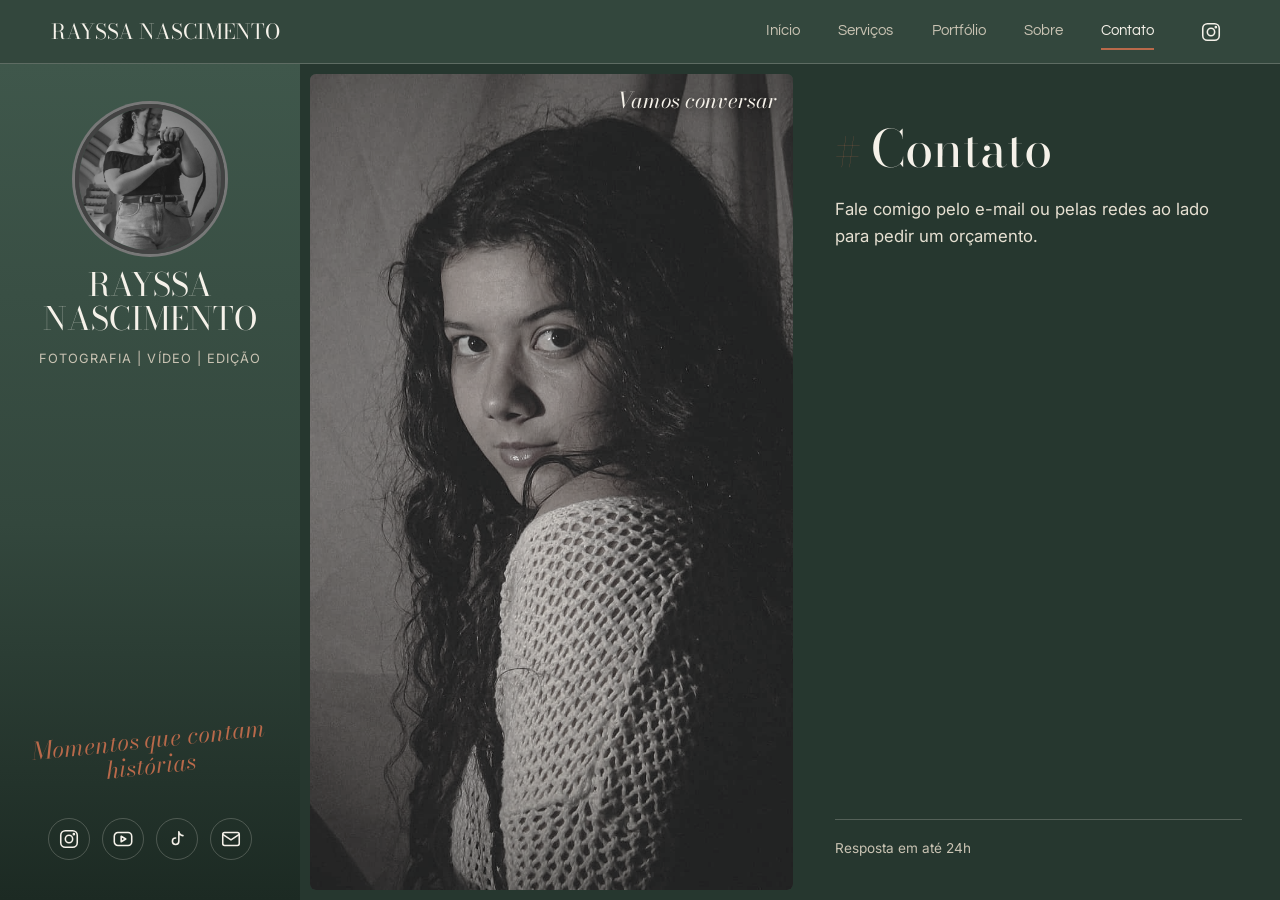
==== contato.html @ fd4b6599 "Add files via upload" ====
<!DOCTYPE html>
<html lang="pt-BR">
<head>
<meta charset="UTF-8">
<meta name="viewport" content="width=device-width, initial-scale=1">
<title>Contato | Rayssa Nascimento</title>
<link rel="preconnect" href="https://fonts.googleapis.com">
<link href="https://fonts.googleapis.com/css2?family=Bodoni+Moda:ital,wght@0,400;0,600;1,400&family=Inter:wght@400;500&family=Questrial&display=swap" rel="stylesheet">
<link rel="stylesheet" href="css/tokens.css">
<link rel="stylesheet" href="css/layout.css">
<link rel="stylesheet" href="css/components.css">
<link rel="stylesheet" href="css/transitions.css">
</head>
<body data-page="contato">
<div id="app"></div>
<div class="curtain" aria-hidden="true"></div>
<script src="js/content.js"></script>
<script src="js/app.js"></script>
</body>
</html>
---- css/tokens.css ----
/* Cores, fontes e tempos. Mude aqui para trocar o visual do site inteiro. */
:root{
  --bg:#26372f; --panel:#33473d; --panel-2:#3f574b;
  --ink:#f5f1e9; --muted:#c9c3b3; --accent:#b9694a; --line:rgba(245,241,233,.22);
  --radius:6px; --gap:10px; --topbar-h:64px; --side-w:300px;
  --font-display:"Bodoni Moda",Georgia,serif;
  --font-body:Inter,system-ui,sans-serif; --font-nav:Questrial,Inter,sans-serif;
  --font-hand:"Bodoni Moda",Georgia,serif;
  --ease:cubic-bezier(.2,.7,.2,1); --speed:.45s;
}
*{box-sizing:border-box;margin:0}
html{background:var(--bg)}
body{font-family:var(--font-body);color:var(--ink);background:var(--bg);line-height:1.6;min-height:100vh}
img{display:block;max-width:100%}
a{color:inherit;text-decoration:none}
:focus-visible{outline:2px solid var(--accent);outline-offset:3px}
---- css/layout.css ----
/* Estrutura: topo, barra lateral, galeria de cards e texto. */
.topbar{position:sticky;top:0;z-index:20;height:var(--topbar-h);display:flex;align-items:center;justify-content:space-between;padding:0 clamp(16px,4vw,56px);background:var(--panel);border-bottom:1px solid var(--line)}
.brand{font-family:var(--font-display);text-transform:uppercase;font-size:1.3rem;line-height:1.05}
.topnav{display:flex;align-items:center;gap:clamp(14px,3vw,40px)}

.page{display:grid;grid-template-columns:var(--side-w) minmax(0,1.1fr) minmax(0,1fr);gap:var(--gap);min-height:calc(100vh - var(--topbar-h));padding-right:clamp(16px,3vw,48px)}
.side{background:linear-gradient(180deg,var(--panel-2),var(--panel) 55%,#1c2a23);padding:40px 28px;display:flex;flex-direction:column;align-items:center;text-align:center;gap:14px}
.side .name{font-family:var(--font-display);text-transform:uppercase;font-size:2rem;line-height:1.05}
.side .role{color:var(--muted);font-size:.8rem;letter-spacing:.08em}
.side .tagline{font-family:var(--font-hand);font-style:italic;color:var(--accent);font-size:1.5rem;line-height:1.1;margin-top:auto;transform:rotate(-6deg);padding:24px 0}

.gallery{display:grid;gap:var(--gap);padding:var(--gap) 0;min-height:0}
.gallery--home{grid-template-columns:1fr 1fr;grid-template-rows:1.4fr 1fr 1.2fr;grid-template-areas:"a a" "b c" "d d"}
.gallery--home .card:nth-child(1){grid-area:a}
.gallery--home .card:nth-child(2){grid-area:b}
.gallery--home .card:nth-child(3){grid-area:c}
.gallery--home .card:nth-child(4){grid-area:d}
.gallery--single{grid-template-columns:1fr}
/* Portfólio: grade de 10 fotos (2 colunas x 5 linhas). Mude o número de colunas aqui. */
.gallery--grid{grid-template-columns:repeat(2,1fr);grid-auto-rows:minmax(200px,1fr);align-content:start}

.text{padding:56px 0 40px 32px;display:flex;flex-direction:column;gap:20px}
.text h1{font-family:var(--font-display);font-weight:400;font-size:clamp(2.2rem,4vw,3.4rem);line-height:1.1}
.text h1::before{content:"# ";color:var(--accent);font-size:.8em}
.text p{max-width:56ch;color:#e6e0d2;font-size:1.05rem}
.tags{display:flex;flex-wrap:wrap;gap:8px 22px;border-top:1px solid var(--line);padding-top:18px;margin-top:auto;color:var(--muted);font-size:.85rem}

@media (max-width:1000px){
  .page{grid-template-columns:1fr;padding:0}
  .side{padding:28px 20px}
  .side .tagline{margin-top:0}
  .gallery{padding:0 var(--gap);min-height:70vh}
  .text{padding:24px 20px 48px}
}
@media (max-width:640px){
  .topbar{flex-wrap:wrap;height:auto;padding:10px 16px;gap:8px}
  .topnav{gap:14px;flex-wrap:wrap;font-size:.9rem}
}
---- css/components.css ----
/* Botões do topo, cards, ícones e modo de edição. */
.navlink{font-family:var(--font-nav);position:relative;font-size:.95rem;padding:6px 0;color:var(--muted);transition:color .25s}
.navlink::after{content:"";position:absolute;left:0;right:0;bottom:0;height:2px;background:var(--accent);transform:scaleX(0);transform-origin:left;transition:transform .35s var(--ease)}
.navlink:hover,.navlink[aria-current="page"]{color:var(--ink)}
.navlink:hover::after,.navlink[aria-current="page"]::after{transform:scaleX(1)}

.icon{width:22px;height:22px;stroke:currentColor;fill:none;stroke-width:1.7;stroke-linecap:round;stroke-linejoin:round}
.social{display:flex;gap:12px}
.social a{width:42px;height:42px;display:grid;place-items:center;border:1px solid var(--line);border-radius:50%;transition:transform .3s var(--ease),background .3s,border-color .3s}
.social a:hover{transform:translateY(-4px);background:var(--accent);border-color:var(--accent)}
.topnav .social a{width:36px;height:36px;border:0}

.avatar{width:150px;height:150px;border-radius:50%;object-fit:cover;filter:grayscale(1);border:4px solid var(--panel);box-shadow:0 0 0 3px var(--accent);transition:filter .5s,transform .5s var(--ease)}
.avatar:hover{filter:none;transform:scale(1.05) rotate(-2deg)}

.card{position:relative;overflow:hidden;border-radius:var(--radius);background:var(--panel);min-height:180px}
.card img{width:100%;height:100%;object-fit:cover;filter:grayscale(.85) contrast(1.05);transition:transform .8s var(--ease),filter .6s}
.card:hover img{transform:scale(1.07);filter:grayscale(0)}
.card figcaption{position:absolute;right:16px;top:16px;max-width:60%;font-family:var(--font-hand);font-style:italic;font-size:1.35rem;line-height:1.05;text-shadow:0 2px 10px rgba(0,0,0,.6);transition:transform .4s var(--ease)}
.card:hover figcaption{transform:translateY(-4px) rotate(-2deg)}
---- css/transitions.css ----
/* Transição entre telas: cortina que cobre e revela a página. */
.curtain{position:fixed;inset:0;z-index:100;background:var(--accent);transform:translateX(-100%);pointer-events:none}
body.is-entering .curtain{animation:reveal var(--speed) var(--ease) forwards}
body.is-leaving .curtain{animation:cover var(--speed) var(--ease) forwards}
@keyframes cover{from{transform:translateX(-100%)}to{transform:translateX(0)}}
@keyframes reveal{from{transform:translateX(0)}to{transform:translateX(100%)}}
@media (prefers-reduced-motion:reduce){
  *{animation-duration:.01ms!important;transition-duration:.01ms!important}
}
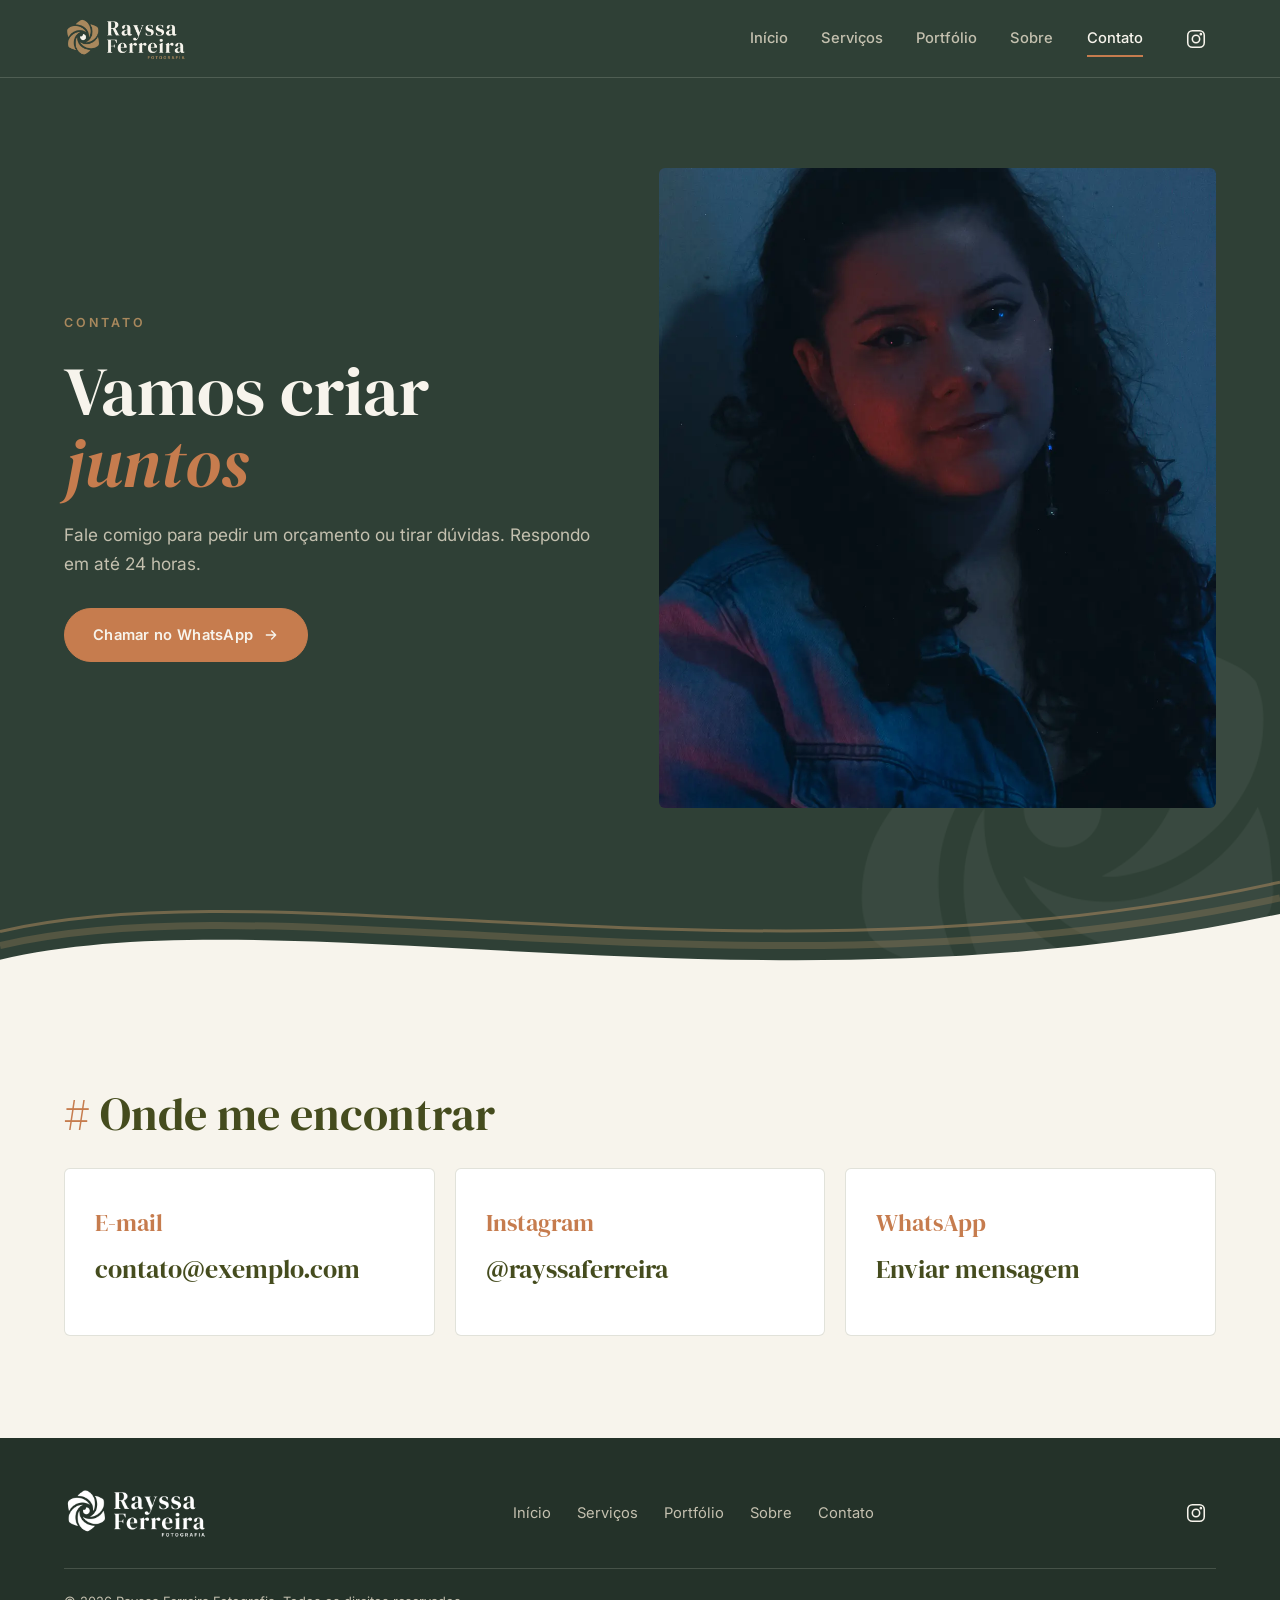
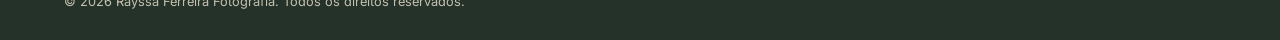
==== commit e217cb29: "Add files via upload" ====
--- a/contato.html
+++ b/contato.html
@@ -1,20 +1,31 @@
-<!DOCTYPE html>
-<html lang="pt-BR">
-<head>
-<meta charset="UTF-8">
-<meta name="viewport" content="width=device-width, initial-scale=1">
-<title>Contato | Rayssa Nascimento</title>
-<link rel="preconnect" href="https://fonts.googleapis.com">
-<link href="https://fonts.googleapis.com/css2?family=Bodoni+Moda:ital,wght@0,400;0,600;1,400&family=Inter:wght@400;500&family=Questrial&display=swap" rel="stylesheet">
-<link rel="stylesheet" href="css/tokens.css">
-<link rel="stylesheet" href="css/layout.css">
-<link rel="stylesheet" href="css/components.css">
-<link rel="stylesheet" href="css/transitions.css">
-</head>
-<body data-page="contato">
-<div id="app"></div>
-<div class="curtain" aria-hidden="true"></div>
-<script src="js/content.js"></script>
-<script src="js/app.js"></script>
-</body>
-</html>
+<!DOCTYPE html>
+<html lang="pt-BR">
+<head>
+<meta charset="UTF-8">
+<meta name="viewport" content="width=device-width, initial-scale=1">
+<title>Contato | Rayssa Ferreira Fotografia</title>
+<meta name="description" content="Rayssa Ferreira Fotografia: fotografia, vídeo e edição.">
+<link rel="icon" href="assets/brand/favicon.png">
+<link rel="preconnect" href="https://fonts.googleapis.com">
+<link rel="preconnect" href="https://fonts.gstatic.com" crossorigin>
+<link href="https://fonts.googleapis.com/css2?family=DM+Serif+Display:ital@0;1&family=Inter:wght@400;500;600&display=swap" rel="stylesheet">
+<link rel="stylesheet" href="css/tokens.css">
+<link rel="stylesheet" href="css/layout.css">
+<link rel="stylesheet" href="css/components.css">
+<link rel="stylesheet" href="css/transitions.css">
+<script>
+  /* A abertura com vídeo só roda na página inicial, uma vez por visita. */
+  (function(){try{
+    var home=document.documentElement;
+    if("contato"==="index"&&!sessionStorage.getItem("introDone")&&!matchMedia("(prefers-reduced-motion: reduce)").matches){home.classList.add("intro-active");}
+  }catch(e){}})();
+</script>
+</head>
+<body data-page="contato">
+<div id="app"></div>
+<div class="curtain" aria-hidden="true"></div>
+<script src="js/content.js"></script>
+<script src="js/app.js"></script>
+<script src="js/intro.js"></script>
+</body>
+</html>
--- a/css/tokens.css
+++ b/css/tokens.css
@@ -1,16 +1,22 @@
-/* Cores, fontes e tempos. Mude aqui para trocar o visual do site inteiro. */
-:root{
-  --bg:#26372f; --panel:#33473d; --panel-2:#3f574b;
-  --ink:#f5f1e9; --muted:#c9c3b3; --accent:#b9694a; --line:rgba(245,241,233,.22);
-  --radius:6px; --gap:10px; --topbar-h:64px; --side-w:300px;
-  --font-display:"Bodoni Moda",Georgia,serif;
-  --font-body:Inter,system-ui,sans-serif; --font-nav:Questrial,Inter,sans-serif;
-  --font-hand:"Bodoni Moda",Georgia,serif;
-  --ease:cubic-bezier(.2,.7,.2,1); --speed:.45s;
-}
-*{box-sizing:border-box;margin:0}
-html{background:var(--bg)}
-body{font-family:var(--font-body);color:var(--ink);background:var(--bg);line-height:1.6;min-height:100vh}
-img{display:block;max-width:100%}
-a{color:inherit;text-decoration:none}
-:focus-visible{outline:2px solid var(--accent);outline-offset:3px}
+/* Identidade visual (manual de marca). Mude aqui para trocar o visual do site inteiro. */
+:root{
+  /* Paleta do manual */
+  --creme:#F7F4EC; --oliva:#454C1E; --terracota:#C67C4E; --areia:#A9885D; --grafite:#1F1F21;
+  /* Verdes de apoio (superfícies escuras, como no site de referência) */
+  --verde:#2F4036; --verde-2:#3A4D41; --verde-3:#243229;
+  --texto-escuro:#E9E4D6; --texto-suave:#C4C0AF;
+  --linha:rgba(247,244,236,.16); --linha-clara:rgba(69,76,30,.16);
+
+  --font-display:"DM Serif Display",Georgia,serif;
+  --font-body:Inter,system-ui,sans-serif;
+
+  --topbar-h:78px; --raio:6px; --gap:12px; --maxw:1280px;
+  --ease:cubic-bezier(.2,.7,.2,1); --speed:.5s;
+}
+*{box-sizing:border-box;margin:0;padding:0}
+html{background:var(--creme);scroll-behavior:smooth}
+body{font-family:var(--font-body);color:var(--grafite);background:var(--creme);line-height:1.65;-webkit-font-smoothing:antialiased}
+img,video{display:block;max-width:100%}
+a{color:inherit;text-decoration:none}
+button{font:inherit;cursor:pointer}
+:focus-visible{outline:2px solid var(--terracota);outline-offset:3px}
--- a/css/layout.css
+++ b/css/layout.css
@@ -1,38 +1,65 @@
-/* Estrutura: topo, barra lateral, galeria de cards e texto. */
-.topbar{position:sticky;top:0;z-index:20;height:var(--topbar-h);display:flex;align-items:center;justify-content:space-between;padding:0 clamp(16px,4vw,56px);background:var(--panel);border-bottom:1px solid var(--line)}
-.brand{font-family:var(--font-display);text-transform:uppercase;font-size:1.3rem;line-height:1.05}
-.topnav{display:flex;align-items:center;gap:clamp(14px,3vw,40px)}
-
-.page{display:grid;grid-template-columns:var(--side-w) minmax(0,1.1fr) minmax(0,1fr);gap:var(--gap);min-height:calc(100vh - var(--topbar-h));padding-right:clamp(16px,3vw,48px)}
-.side{background:linear-gradient(180deg,var(--panel-2),var(--panel) 55%,#1c2a23);padding:40px 28px;display:flex;flex-direction:column;align-items:center;text-align:center;gap:14px}
-.side .name{font-family:var(--font-display);text-transform:uppercase;font-size:2rem;line-height:1.05}
-.side .role{color:var(--muted);font-size:.8rem;letter-spacing:.08em}
-.side .tagline{font-family:var(--font-hand);font-style:italic;color:var(--accent);font-size:1.5rem;line-height:1.1;margin-top:auto;transform:rotate(-6deg);padding:24px 0}
-
-.gallery{display:grid;gap:var(--gap);padding:var(--gap) 0;min-height:0}
-.gallery--home{grid-template-columns:1fr 1fr;grid-template-rows:1.4fr 1fr 1.2fr;grid-template-areas:"a a" "b c" "d d"}
-.gallery--home .card:nth-child(1){grid-area:a}
-.gallery--home .card:nth-child(2){grid-area:b}
-.gallery--home .card:nth-child(3){grid-area:c}
-.gallery--home .card:nth-child(4){grid-area:d}
-.gallery--single{grid-template-columns:1fr}
-/* Portfólio: grade de 10 fotos (2 colunas x 5 linhas). Mude o número de colunas aqui. */
-.gallery--grid{grid-template-columns:repeat(2,1fr);grid-auto-rows:minmax(200px,1fr);align-content:start}
-
-.text{padding:56px 0 40px 32px;display:flex;flex-direction:column;gap:20px}
-.text h1{font-family:var(--font-display);font-weight:400;font-size:clamp(2.2rem,4vw,3.4rem);line-height:1.1}
-.text h1::before{content:"# ";color:var(--accent);font-size:.8em}
-.text p{max-width:56ch;color:#e6e0d2;font-size:1.05rem}
-.tags{display:flex;flex-wrap:wrap;gap:8px 22px;border-top:1px solid var(--line);padding-top:18px;margin-top:auto;color:var(--muted);font-size:.85rem}
-
-@media (max-width:1000px){
-  .page{grid-template-columns:1fr;padding:0}
-  .side{padding:28px 20px}
-  .side .tagline{margin-top:0}
-  .gallery{padding:0 var(--gap);min-height:70vh}
-  .text{padding:24px 20px 48px}
-}
-@media (max-width:640px){
-  .topbar{flex-wrap:wrap;height:auto;padding:10px 16px;gap:8px}
-  .topnav{gap:14px;flex-wrap:wrap;font-size:.9rem}
-}
+/* Estrutura: topo, hero (verde), onda, seção clara e rodapé. */
+.topbar{position:sticky;top:0;z-index:50;height:var(--topbar-h);display:flex;align-items:center;justify-content:space-between;padding:0 clamp(18px,5vw,72px);background:var(--verde);border-bottom:1px solid var(--linha)}
+.brand img{height:46px;width:auto;transition:opacity .6s var(--ease)}
+.topnav{display:flex;align-items:center;gap:clamp(16px,2.6vw,38px)}
+
+.hero{position:relative;overflow:hidden;background:var(--verde);color:var(--texto-escuro);padding:clamp(48px,7vw,96px) clamp(18px,5vw,72px) clamp(120px,14vw,200px)}
+.hero__mark{position:absolute;right:-6%;bottom:-8%;width:min(46vw,620px);opacity:.05;pointer-events:none}
+.hero__grid{position:relative;max-width:var(--maxw);margin:0 auto;display:grid;grid-template-columns:minmax(0,1fr) minmax(0,1.05fr);gap:clamp(28px,5vw,80px);align-items:center}
+.hero--text .hero__grid{grid-template-columns:1fr}
+.hero__text{display:flex;flex-direction:column;gap:22px}
+.eyebrow{font-size:.78rem;letter-spacing:.24em;text-transform:uppercase;color:var(--areia);font-weight:600}
+.hero h1{font-family:var(--font-display);font-weight:400;font-size:clamp(2.6rem,5.4vw,4.8rem);line-height:1.04;color:var(--creme)}
+.hero h1 em{color:var(--terracota)}
+.lead{max-width:48ch;font-size:1.08rem;color:var(--texto-suave)}
+.actions{display:flex;flex-wrap:wrap;gap:14px;margin-top:8px}
+
+.gallery{display:grid;gap:var(--gap)}
+.gallery--home{grid-template-columns:1fr 1fr;grid-template-rows:1.35fr 1fr;grid-template-areas:"a a" "b c";height:clamp(460px,58vw,680px)}
+.gallery--home .card:nth-child(1){grid-area:a}
+.gallery--home .card:nth-child(2){grid-area:b}
+.gallery--home .card:nth-child(3){grid-area:c}
+.gallery--home .card:nth-child(n+4){display:none}
+.gallery--single{height:clamp(420px,52vw,640px)}
+
+.wave{position:absolute;left:0;right:0;bottom:-1px;line-height:0;pointer-events:none}
+.wave svg{display:block;width:100%;height:clamp(70px,11vw,170px)}
+
+.section{padding:clamp(56px,8vw,110px) clamp(18px,5vw,72px)}
+.section__in{max-width:var(--maxw);margin:0 auto}
+.section h2{font-family:var(--font-display);font-weight:400;font-size:clamp(2rem,3.6vw,3.2rem);line-height:1.1;color:var(--oliva);margin-bottom:28px}
+.section h2::before{content:"# ";color:var(--terracota)}
+
+.bio{display:grid;grid-template-columns:minmax(220px,300px) minmax(0,1fr);gap:clamp(28px,6vw,90px);align-items:start}
+.bio__text{display:flex;flex-direction:column;gap:18px;max-width:62ch}
+.bio__text p{font-size:1.08rem;color:#3b3d30}
+.tags{display:flex;flex-wrap:wrap;gap:10px 26px;margin-top:10px;padding-top:22px;border-top:1px solid var(--linha-clara);font-size:.9rem;font-weight:500;color:var(--oliva)}
+.tags span{display:flex;align-items:center;gap:10px}
+.tags span::before{content:"";width:7px;height:7px;border-radius:50%;background:var(--terracota)}
+
+.grid-3{display:grid;grid-template-columns:repeat(auto-fit,minmax(260px,1fr));gap:20px}
+.portfolio-grid{display:grid;grid-template-columns:repeat(5,1fr);gap:16px}
+
+.cta-band{background:var(--verde);color:var(--texto-escuro);text-align:center;padding:clamp(56px,8vw,96px) 20px}
+.cta-band h2{font-family:var(--font-display);font-weight:400;font-size:clamp(2rem,4vw,3.4rem);line-height:1.1;color:var(--creme);margin-bottom:12px}
+.cta-band p{color:var(--texto-suave);margin-bottom:28px}
+.cta-band .actions{justify-content:center}
+
+.footer{background:var(--verde-3);color:var(--texto-suave);padding:48px clamp(18px,5vw,72px) 28px}
+.footer__in{max-width:var(--maxw);margin:0 auto;display:flex;flex-wrap:wrap;gap:28px 48px;align-items:center;justify-content:space-between}
+.footer img{height:54px;width:auto}
+.footer nav{display:flex;flex-wrap:wrap;gap:8px 26px;font-size:.92rem}
+.footer nav a:hover{color:var(--creme)}
+.footer small{display:block;width:100%;padding-top:22px;border-top:1px solid var(--linha);font-size:.8rem}
+
+@media (max-width:1100px){.portfolio-grid{grid-template-columns:repeat(3,1fr)}}
+@media (max-width:900px){
+  .hero__grid,.bio{grid-template-columns:1fr}
+  .bio .avatar{margin:0 auto}
+}
+@media (max-width:700px){
+  .topbar{height:auto;flex-wrap:wrap;padding:12px 18px;gap:6px 18px}
+  .brand img{height:38px}
+  .topnav{width:100%;gap:18px;overflow-x:auto;padding-bottom:4px}
+  .portfolio-grid{grid-template-columns:repeat(2,1fr);gap:10px}
+}
--- a/css/transitions.css
+++ b/css/transitions.css
@@ -1,9 +1,32 @@
-/* Transição entre telas: cortina que cobre e revela a página. */
-.curtain{position:fixed;inset:0;z-index:100;background:var(--accent);transform:translateX(-100%);pointer-events:none}
-body.is-entering .curtain{animation:reveal var(--speed) var(--ease) forwards}
-body.is-leaving .curtain{animation:cover var(--speed) var(--ease) forwards}
-@keyframes cover{from{transform:translateX(-100%)}to{transform:translateX(0)}}
-@keyframes reveal{from{transform:translateX(0)}to{transform:translateX(100%)}}
-@media (prefers-reduced-motion:reduce){
-  *{animation-duration:.01ms!important;transition-duration:.01ms!important}
-}
+/* Transição entre telas (cortina) e abertura com vídeo. */
+.curtain{position:fixed;inset:0;z-index:180;background:var(--terracota);transform:translateX(-100%);pointer-events:none}
+body.is-entering .curtain{animation:reveal var(--speed) var(--ease) forwards}
+body.is-leaving .curtain{animation:cover var(--speed) var(--ease) forwards}
+@keyframes cover{from{transform:translateX(-100%)}to{transform:translateX(0)}}
+@keyframes reveal{from{transform:translateX(0)}to{transform:translateX(100%)}}
+
+/* Abertura: o vídeo ocupa a tela, depois diminui até o logo do canto superior esquerdo. */
+html.intro-active{overflow:hidden}
+html.intro-active body::before{content:"";position:fixed;inset:0;z-index:199;background:var(--creme)}
+html.intro-active .brand img{opacity:0}
+.intro{position:fixed;inset:0;z-index:200;background:var(--creme);transition:background .9s var(--ease)}
+.intro__stage{position:absolute;inset:0;display:grid;place-items:center}
+.intro__video{width:100%;height:100%;object-fit:contain;mix-blend-mode:multiply;transition:opacity .5s .5s}
+.intro.is-shrinking{background:transparent}
+.intro.is-shrinking .intro__ui{opacity:0;pointer-events:none}
+.intro__ui{position:absolute;right:22px;bottom:22px;display:flex;gap:10px;transition:opacity .3s}
+.intro__ui button{padding:10px 18px;border-radius:999px;border:1px solid rgba(69,76,30,.35);background:rgba(247,244,236,.8);color:var(--oliva);font-size:.82rem;font-weight:600;transition:background .25s,color .25s}
+.intro__ui button:hover{background:var(--oliva);color:var(--creme)}
+
+@media (prefers-reduced-motion:reduce){
+  *{animation-duration:.01ms!important;transition-duration:.01ms!important}
+  .reveal{opacity:1;transform:none}
+}
+html.intro-ready body::before{display:none}
+.intro.is-fading{opacity:0;transition:opacity .6s}
+.intro__fly{position:fixed;z-index:201;transform-origin:0 0;pointer-events:none;transition:transform 1s var(--ease),opacity .4s}
+.intro__fly img{position:absolute;inset:0;width:100%;height:100%}
+.intro__fly .a,.intro__fly .b{transition:opacity .45s .45s}
+.intro__fly .b{opacity:0}
+.intro__fly.is-landing .a{opacity:0}
+.intro__fly.is-landing .b{opacity:1}
